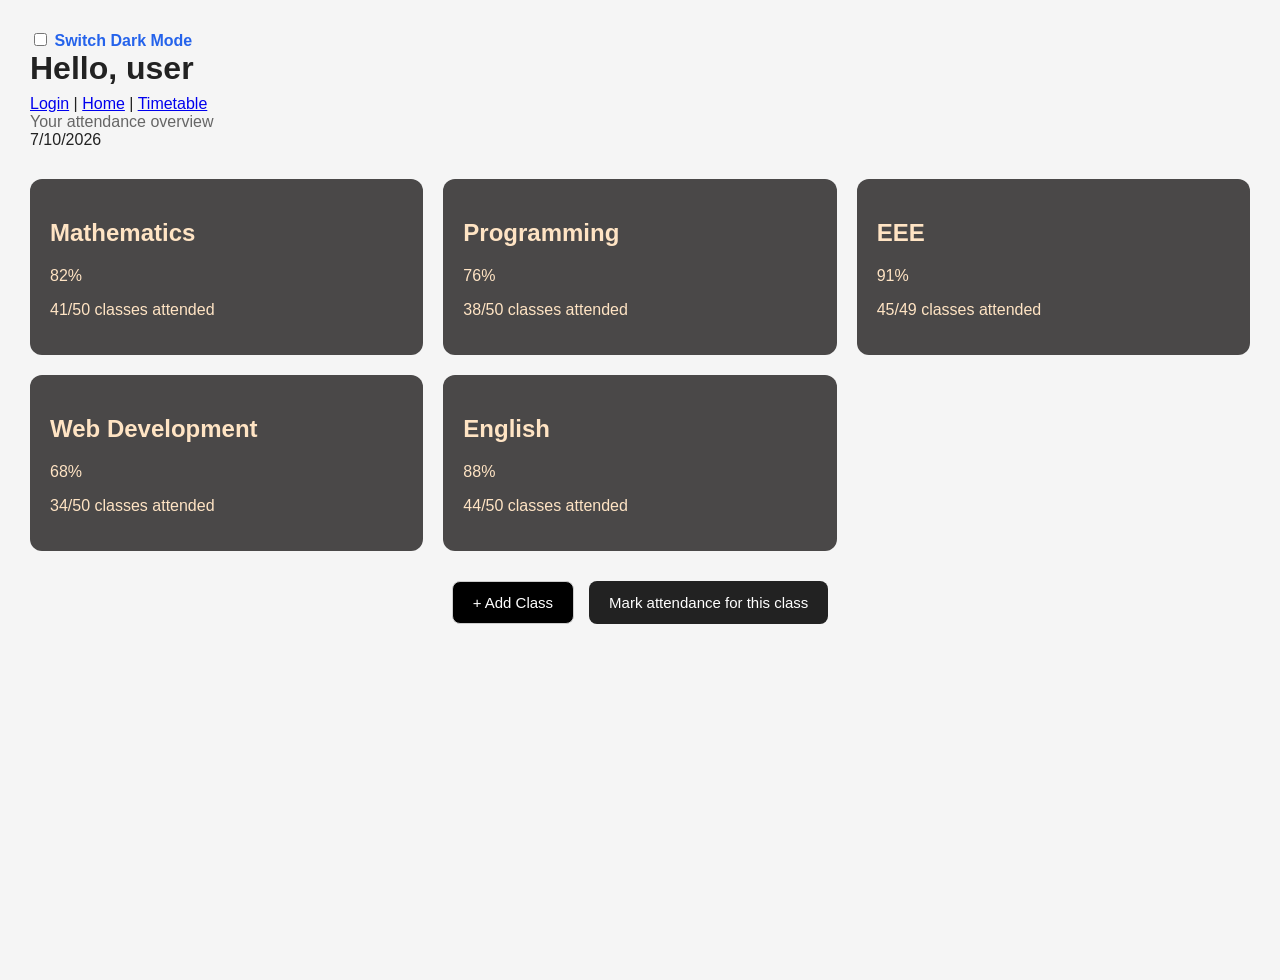
==== index.html @ 80f43e42 "Add files via upload" ====
<!DOCTYPE html>
<html lang="en">

<head>
    <meta charset="UTF-8">
    <meta name="viewport" content="width=device-width, initial-scale=1.0">

    <title>Attendance Dashboard</title>

    <link rel="stylesheet" href="index.css">
    <link rel="stylesheet" href="home page.css">
</head>

<body>

    <input type="checkbox" id="theme">
    <label for="theme" class="a">Switch Dark Mode</label>

   
    <div class="page">

      
        <header class="dashboard">

            <div>
                <h1>Hello, <span id="username">user</span></h1>

                <nav>
                    <a href="login.html">Login</a> |
                    <a href="index.html">Home</a> |
                    <a href="timetable.html">Timetable</a>
                </nav>

                <p>Your attendance overview</p>
            </div>

            <div class="date">
                <span id="date">7/10/2026</span>
            </div>

        </header>

       
        <main>

            <section class="attendance-grid">

                <div class="attendance-card">
                    <h2>Mathematics</h2>
                    <div class="percentage">82%</div>
                    <p>41/50 classes attended</p>
                </div>

                <div class="attendance-card">
                    <h2>Programming</h2>
                    <div class="percentage">76%</div>
                    <p>38/50 classes attended</p>
                </div>

                <div class="attendance-card">
                    <h2>EEE</h2>
                    <div class="percentage">91%</div>
                    <p>45/49 classes attended</p>
                </div>

                <div class="attendance-card">
                    <h2>Web Development</h2>
                    <div class="percentage">68%</div>
                    <p>34/50 classes attended</p>
                </div>

                <div class="attendance-card">
                    <h2>English</h2>
                    <div class="percentage">88%</div>
                    <p>44/50 classes attended</p>
                </div>

            </section>

          
            <div class="actions">

                <button id="add-class">
                    + Add Class
                </button>

                <button id="mark-attendance">
                    Mark attendance for this class
                </button>

            </div>

        </main>

    </div>

</body>
</html>
---- index.css ----
html, body {
    margin: 0;
    padding: 0;
    min-height: 100%;
    width: 100%;
}

.page {
    min-height: 100vh;
    width: 100%;
    box-sizing: border-box;
}
 #theme:checked ~ .page {
        background-color: #121212;
        color: white;
    }

    #theme:checked ~ .page nav {
        background-color: #222;
    }

    #theme:checked ~ .page a {
        color: #90caf9;
    }

    #theme:checked ~ .page table {
        background-color: #222;
        color: white;
    }

    #theme:checked ~ .page th,
    #theme:checked ~ .page td {
        border: 1px solid #555;
    }

    #theme:checked ~ .page input,
    #theme:checked ~ .page select {
        background-color: #333;
        color: white;
    }
    html, body {
    margin: 0;
    padding: 0;
    width: 100%;
    min-height: 100%;
}

.page {
    min-height: 100vh;
    width: 100%;
    box-sizing: border-box;
}

body:has(#theme:checked) {
    background-color: #121212;
}

#theme:checked ~ .page {
    min-height: 100vh;
    width: 100%;
    background-color: #121212;
}
.a {
    color: #2563EB;
    cursor: pointer;
    font-weight: bold;
}
---- home page.css ----
* {
    box-sizing: border-box;
}

body {
    margin: 0;
    padding: 30px;
    font-family: Arial, sans-serif;
    background-color: #f5f5f5;
    color: #222;
}
header {
    margin-bottom: 30px;
}

header h1 {
    font-size: 32px;
    margin: 0 0 8px 0;
}

header p {
    margin: 0;
    color: #666;
    font-size: 16px;
}
.attendance-grid {
    display: grid;
    grid-template-columns: repeat(3, 1fr);
    gap: 20px;
}
.attendance-card {
    background-color: rgb(74, 72, 72);
    padding: 20px;
    border-radius: 12px;
    color: bisque;
}
button {
    padding: 12px 20px;
    border: none;
    border-radius: 8px;
    font-size: 15px;
    cursor: pointer;
}
.actions {
    margin-top: 30px;
    display: flex;
    justify-content: center;
    gap: 15px;
}
#add-class {
    background-color: black;
    color: white;
    border: 1px solid #ccc;
}

#mark-attendance {
    background-color: #222;
    color: white;
}
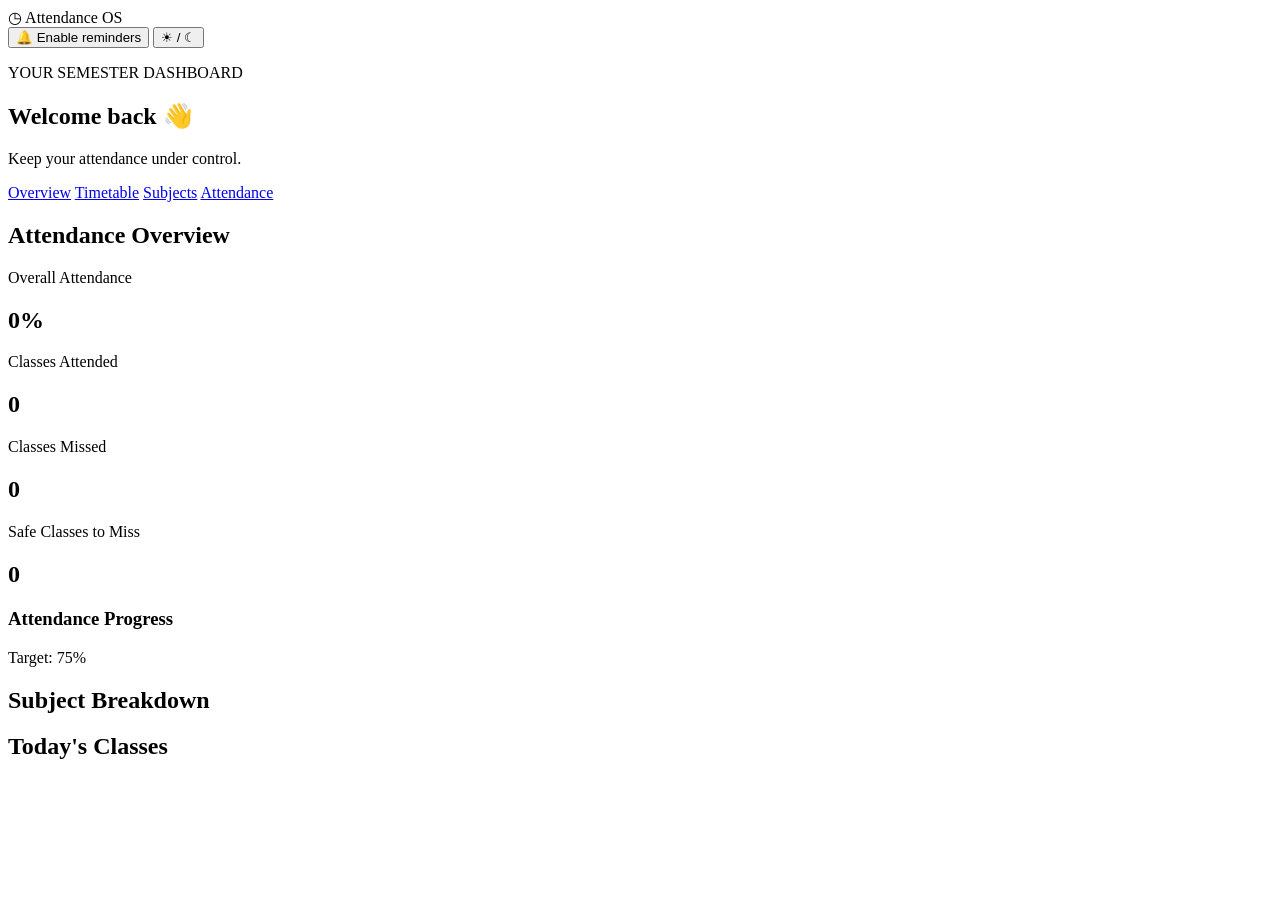
==== commit b9ca08c7: "Add files via upload" ====
--- a/index.html
+++ b/index.html
@@ -1,99 +1,58 @@
-
 <!DOCTYPE html>
 <html lang="en">
-
 <head>
     <meta charset="UTF-8">
     <meta name="viewport" content="width=device-width, initial-scale=1.0">
+    <title>Attendance OS — Overview</title>
+    <link rel="stylesheet" href="style.css">
+    <script src="app.js" defer></script>
+</head>
+<body>
+<header>
+    <div class="logo">◷ Attendance OS</div>
+    <div class="header-actions">
+        <button id="reminderBtn" type="button">🔔 Enable reminders</button>
+        <button id="themeBtn" type="button" aria-label="Toggle colour theme">☀ / ☾</button>
+    </div>
+</header>
 
-    <title>Attendance Dashboard</title>
+<main>
+    <section class="welcome">
+        <div>
+            <p class="muted">YOUR SEMESTER DASHBOARD</p>
+            <h1>Welcome back 👋</h1>
+            <p class="muted">Keep your attendance under control.</p>
+        </div>
+    </section>
 
-    <link rel="stylesheet" href="index.css">
-    <link rel="stylesheet" href="home page.css">
-</head>
+    <nav>
+        <a class="tab active" href="index.html">Overview</a>
+        <a class="tab" href="timetable.html">Timetable</a>
+        <a class="tab" href="subjects.html">Subjects</a>
+        <a class="tab" href="attendance.html">Attendance</a>
+    </nav>
 
-<body>
+    <section>
+        <h2>Attendance Overview</h2>
+        <div class="stats">
+            <div class="card"><p>Overall Attendance</p><h2 id="overall">0%</h2></div>
+            <div class="card"><p>Classes Attended</p><h2 id="present">0</h2></div>
+            <div class="card"><p>Classes Missed</p><h2 id="absent">0</h2></div>
+            <div class="card"><p>Safe Classes to Miss</p><h2 id="safe">0</h2></div>
+        </div>
 
-    <input type="checkbox" id="theme">
-    <label for="theme" class="a">Switch Dark Mode</label>
+        <div class="card progress-card">
+            <h3>Attendance Progress</h3>
+            <div class="progress"><div id="progressBar"></div></div>
+            <p id="status">Target: 75%</p>
+        </div>
 
-   
-    <div class="page">
+        <h2>Subject Breakdown</h2>
+        <div id="subjectStats" class="subject-grid"></div>
 
-      
-        <header class="dashboard">
-
-            <div>
-                <h1>Hello, <span id="username">user</span></h1>
-
-                <nav>
-                    <a href="login.html">Login</a> |
-                    <a href="index.html">Home</a> |
-                    <a href="timetable.html">Timetable</a>
-                </nav>
-
-                <p>Your attendance overview</p>
-            </div>
-
-            <div class="date">
-                <span id="date">7/10/2026</span>
-            </div>
-
-        </header>
-
-       
-        <main>
-
-            <section class="attendance-grid">
-
-                <div class="attendance-card">
-                    <h2>Mathematics</h2>
-                    <div class="percentage">82%</div>
-                    <p>41/50 classes attended</p>
-                </div>
-
-                <div class="attendance-card">
-                    <h2>Programming</h2>
-                    <div class="percentage">76%</div>
-                    <p>38/50 classes attended</p>
-                </div>
-
-                <div class="attendance-card">
-                    <h2>EEE</h2>
-                    <div class="percentage">91%</div>
-                    <p>45/49 classes attended</p>
-                </div>
-
-                <div class="attendance-card">
-                    <h2>Web Development</h2>
-                    <div class="percentage">68%</div>
-                    <p>34/50 classes attended</p>
-                </div>
-
-                <div class="attendance-card">
-                    <h2>English</h2>
-                    <div class="percentage">88%</div>
-                    <p>44/50 classes attended</p>
-                </div>
-
-            </section>
-
-          
-            <div class="actions">
-
-                <button id="add-class">
-                    + Add Class
-                </button>
-
-                <button id="mark-attendance">
-                    Mark attendance for this class
-                </button>
-
-            </div>
-
-        </main>
-
-    </div>
-
+        <h2>Today's Classes</h2>
+        <div id="todayClasses"></div>
+    </section>
+</main>
 </body>
 </html>
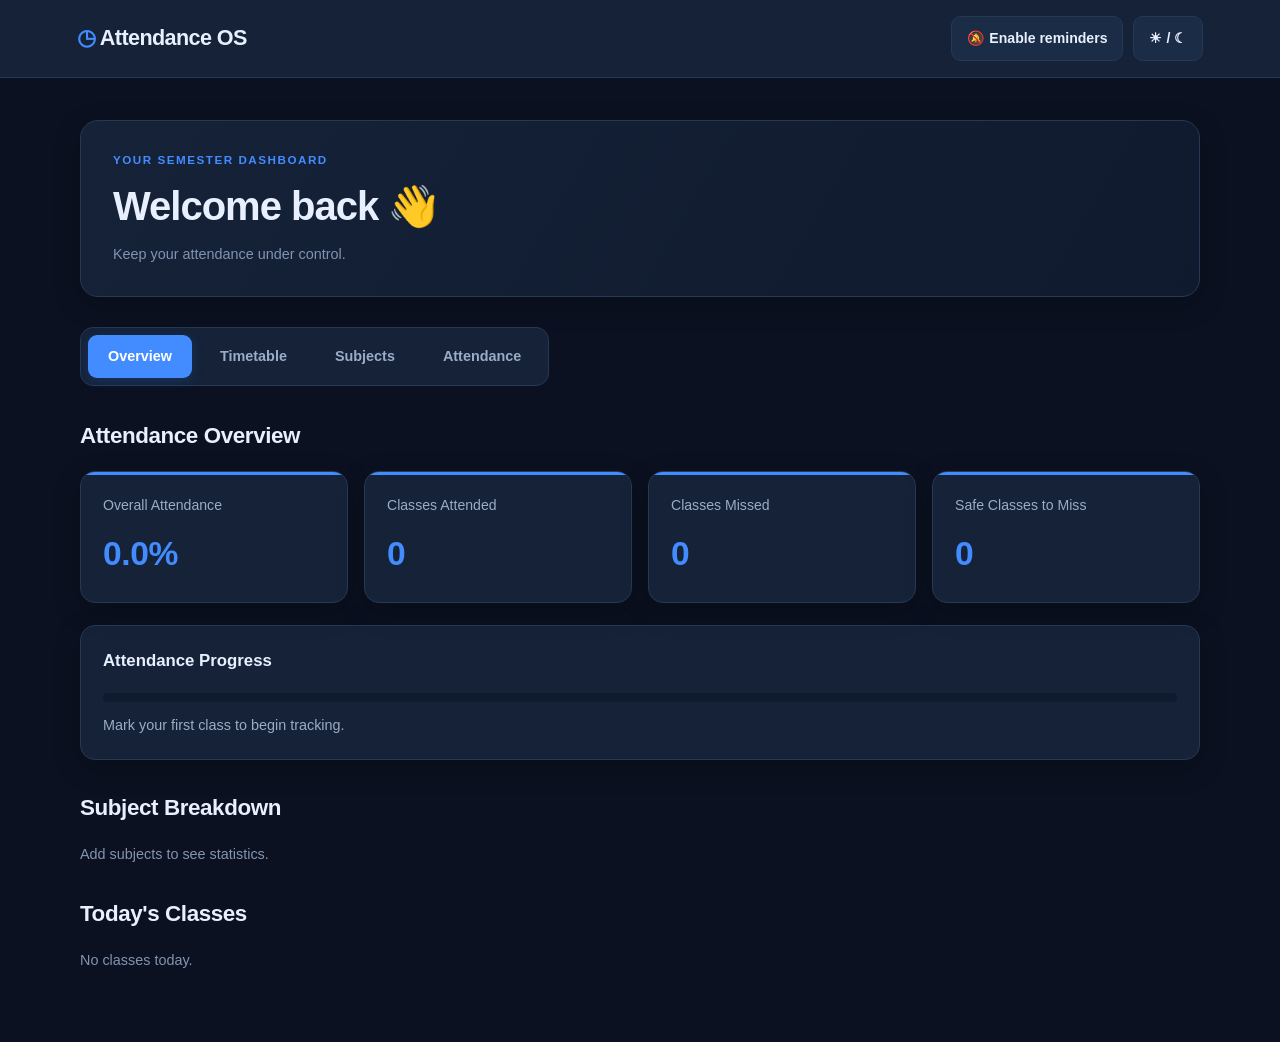
==== commit 46718589: "Add files via upload" ====
--- a/index.html
+++ b/index.html
@@ -3,7 +3,12 @@
 <head>
     <meta charset="UTF-8">
     <meta name="viewport" content="width=device-width, initial-scale=1.0">
-    <title>Attendance OS — Overview</title>
+    <title>Campus Attendance — Overview</title>
+    <meta name="theme-color" content="#0b1120">
+    <meta name="apple-mobile-web-app-capable" content="yes">
+    <meta name="apple-mobile-web-app-status-bar-style" content="black-translucent">
+    <link rel="manifest" href="manifest.json">
+    <link rel="apple-touch-icon" href="icons/icon-192.png">
     <link rel="stylesheet" href="style.css">
     <script src="app.js" defer></script>
 </head>
--- a/style.css
+++ b/style.css
@@ -0,0 +1,776 @@
+
+/* =========================================
+   ATTENDANCE OS — BLUE DESIGN SYSTEM
+   Dark mode: Navy + Electric Blue
+   Light mode: Cool White + Royal Blue
+========================================= */
+
+:root {
+    color-scheme: dark;
+
+    --bg: #0b1120;
+    --bg-secondary: #101a2e;
+    --surface: #152238;
+    --surface-hover: #1b2c46;
+
+    --text: #e8f0ff;
+    --text-secondary: #9aacc7;
+    --muted: #8294b1;
+
+    --primary: #438cff;
+    --primary-hover: #2674ed;
+    --primary-soft: rgba(67, 140, 255, 0.14);
+
+    --border: #263954;
+    --input-bg: #101c30;
+
+    --success: #35c98b;
+    --danger: #ff647c;
+    --warning: #f5bd58;
+
+    --shadow: 0 8px 28px rgba(0, 0, 0, 0.22);
+}
+
+/* =========================================
+   LIGHT MODE
+========================================= */
+
+body.light {
+    color-scheme: light;
+
+    --bg: #f3f7fc;
+    --bg-secondary: #eaf1fa;
+    --surface: #ffffff;
+    --surface-hover: #f1f6ff;
+
+    --text: #172b49;
+    --text-secondary: #526985;
+    --muted: #7286a2;
+
+    --primary: #246bea;
+    --primary-hover: #1458cf;
+    --primary-soft: rgba(36, 107, 234, 0.10);
+
+    --border: #dce6f3;
+    --input-bg: #f8faff;
+
+    --success: #159b68;
+    --danger: #dc405c;
+    --warning: #bd811d;
+
+    --shadow: 0 6px 24px rgba(30, 65, 110, 0.07);
+}
+
+/* =========================================
+   GLOBAL
+========================================= */
+
+* {
+    box-sizing: border-box;
+    margin: 0;
+    padding: 0;
+}
+
+html {
+    scroll-behavior: smooth;
+}
+
+body {
+    min-height: 100vh;
+    background: var(--bg);
+    color: var(--text);
+    font-family: -apple-system, BlinkMacSystemFont, "Segoe UI",
+                 Roboto, Helvetica, Arial, sans-serif;
+    line-height: 1.6;
+    transition: background 0.25s ease, color 0.25s ease;
+}
+
+button,
+input,
+select {
+    font: inherit;
+}
+
+button {
+    cursor: pointer;
+    transition: background 0.2s ease,
+                border-color 0.2s ease,
+                transform 0.15s ease;
+}
+
+button:active {
+    transform: scale(0.98);
+}
+
+.hidden {
+    display: none !important;
+}
+
+.muted {
+    color: var(--muted);
+    font-size: 0.9rem;
+}
+
+/* =========================================
+   HEADER
+========================================= */
+
+header {
+    min-height: 76px;
+    padding: 16px 6%;
+    display: flex;
+    justify-content: space-between;
+    align-items: center;
+    gap: 16px;
+
+    background: var(--surface);
+    border-bottom: 1px solid var(--border);
+    position: sticky;
+    top: 0;
+    z-index: 100;
+
+    transition: background 0.25s ease;
+}
+
+.logo {
+    font-size: 1.35rem;
+    font-weight: 750;
+    letter-spacing: -0.6px;
+    color: var(--text);
+}
+
+.logo::first-letter {
+    color: var(--primary);
+}
+
+.header-actions {
+    display: flex;
+    align-items: center;
+    gap: 10px;
+}
+
+.header-actions button {
+    padding: 10px 15px;
+    border: 1px solid var(--border);
+    border-radius: 10px;
+    background: var(--surface-hover);
+    color: var(--text);
+    font-size: 0.88rem;
+    font-weight: 600;
+}
+
+.header-actions button:hover {
+    border-color: var(--primary);
+    background: var(--primary-soft);
+}
+
+.header-actions button:disabled {
+    opacity: 0.55;
+    cursor: not-allowed;
+}
+
+/* =========================================
+   MAIN LAYOUT
+========================================= */
+
+main {
+    width: min(1120px, 88%);
+    margin: 42px auto 70px;
+}
+
+/* =========================================
+   WELCOME SECTION
+========================================= */
+
+.welcome {
+    padding: 30px 32px;
+    margin-bottom: 30px;
+    border: 1px solid var(--border);
+    border-radius: 18px;
+
+    background:
+        linear-gradient(
+            120deg,
+            var(--surface),
+            var(--bg-secondary)
+        );
+    box-shadow: var(--shadow);
+}
+
+.welcome h1 {
+    font-size: clamp(1.8rem, 4vw, 2.5rem);
+    font-weight: 750;
+    letter-spacing: -1px;
+    margin: 5px 0;
+}
+
+.welcome .muted:first-child {
+    color: var(--primary);
+    font-weight: 750;
+    font-size: 0.73rem;
+    letter-spacing: 1.5px;
+}
+
+/* =========================================
+   NAVIGATION
+========================================= */
+
+nav {
+    display: flex;
+    gap: 8px;
+    padding: 7px;
+    margin-bottom: 32px;
+
+    background: var(--surface);
+    border: 1px solid var(--border);
+    border-radius: 13px;
+    width: fit-content;
+}
+
+.tab {
+    border: none;
+    border-radius: 9px;
+    padding: 10px 20px;
+    background: transparent;
+    color: var(--text-secondary);
+    font-weight: 650;
+    font-size: 0.9rem;
+}
+
+.tab:hover {
+    color: var(--text);
+    background: var(--surface-hover);
+}
+
+.tab.active {
+    background: var(--primary);
+    color: white;
+    box-shadow: 0 3px 12px rgba(36, 107, 234, 0.22);
+}
+
+/* =========================================
+   HEADINGS
+========================================= */
+
+h2 {
+    font-size: 1.4rem;
+    letter-spacing: -0.4px;
+    margin: 28px 0 17px;
+}
+
+h3 {
+    font-size: 1.05rem;
+    font-weight: 700;
+    margin-bottom: 8px;
+}
+
+/* =========================================
+   CARDS
+========================================= */
+
+.card {
+    background: var(--surface);
+    border: 1px solid var(--border);
+    border-radius: 15px;
+    padding: 22px;
+    box-shadow: var(--shadow);
+    min-width: 0;
+
+    transition: background 0.25s ease,
+                border-color 0.25s ease;
+}
+
+.card > p {
+    color: var(--text-secondary);
+}
+
+.card h2 {
+    margin: 8px 0 0;
+    font-size: 2rem;
+    color: var(--primary);
+    font-weight: 750;
+}
+
+/* =========================================
+   DASHBOARD STATS
+========================================= */
+
+.stats {
+    display: grid;
+    grid-template-columns: repeat(4, minmax(0, 1fr));
+    gap: 16px;
+    margin-bottom: 22px;
+}
+
+.stats .card {
+    position: relative;
+    overflow: hidden;
+}
+
+.stats .card::before {
+    content: "";
+    position: absolute;
+    top: 0;
+    left: 0;
+    height: 3px;
+    width: 100%;
+    background: var(--primary);
+}
+
+.stats .card p {
+    font-size: 0.88rem;
+    color: var(--text-secondary);
+}
+
+.stats .card h2 {
+    font-size: 2.1rem;
+    margin-top: 10px;
+}
+
+/* =========================================
+   PROGRESS BARS
+========================================= */
+
+.progress-card {
+    margin-bottom: 30px;
+}
+
+.progress-card h3 {
+    margin-bottom: 18px;
+}
+
+.progress {
+    width: 100%;
+    height: 9px;
+    overflow: hidden;
+    border-radius: 20px;
+    background: var(--bg-secondary);
+    margin: 12px 0;
+}
+
+.progress div {
+    height: 100%;
+    width: 0;
+    border-radius: inherit;
+
+    background: linear-gradient(
+        90deg,
+        #2874ee,
+        #62b4ff
+    );
+
+    transition: width 0.35s ease;
+}
+
+.progress-card #status {
+    color: var(--text-secondary);
+    font-size: 0.9rem;
+    margin-top: 12px;
+}
+
+/* =========================================
+   SUBJECT GRID
+========================================= */
+
+.subject-grid {
+    display: grid;
+    grid-template-columns: repeat(2, minmax(0, 1fr));
+    gap: 16px;
+    margin-bottom: 30px;
+}
+
+.subject-grid .card h3 {
+    margin-bottom: 8px;
+}
+
+.subject-grid .card h2 {
+    margin: 4px 0;
+    font-size: 1.8rem;
+}
+
+/* =========================================
+   FORMS
+========================================= */
+
+.form {
+    display: flex;
+    flex-direction: column;
+    gap: 11px;
+    max-width: 620px;
+    margin-bottom: 24px;
+}
+
+label {
+    color: var(--text-secondary);
+    font-weight: 650;
+    font-size: 0.88rem;
+    margin-top: 5px;
+}
+
+input,
+select {
+    width: 100%;
+    min-height: 45px;
+    padding: 10px 13px;
+
+    color: var(--text);
+    background: var(--input-bg);
+    border: 1px solid var(--border);
+    border-radius: 9px;
+    outline: none;
+
+    transition: border-color 0.2s ease,
+                box-shadow 0.2s ease;
+}
+
+input::placeholder {
+    color: var(--muted);
+}
+
+input:focus,
+select:focus {
+    border-color: var(--primary);
+    box-shadow: 0 0 0 3px var(--primary-soft);
+}
+
+select option {
+    background: var(--surface);
+    color: var(--text);
+}
+
+/* =========================================
+   BUTTONS
+========================================= */
+
+.primary {
+    border: none;
+    border-radius: 9px;
+    padding: 12px 18px;
+    background: var(--primary);
+    color: white;
+    font-weight: 700;
+    margin-top: 8px;
+}
+
+.primary:hover {
+    background: var(--primary-hover);
+}
+
+button.danger {
+    background: rgba(255, 100, 124, 0.10);
+    border: 1px solid rgba(255, 100, 124, 0.25);
+    color: var(--danger);
+    border-radius: 9px;
+    padding: 9px 13px;
+    font-weight: 650;
+}
+
+button.danger:hover {
+    background: rgba(255, 100, 124, 0.18);
+}
+
+/* =========================================
+   SUBJECT LIST
+========================================= */
+
+#subjectList {
+    display: flex;
+    flex-direction: column;
+    gap: 14px;
+}
+
+.subject-row {
+    display: flex;
+    justify-content: space-between;
+    align-items: center;
+    gap: 18px;
+}
+
+.subject-row .progress {
+    max-width: 420px;
+}
+
+/* =========================================
+   TIMETABLE DAYS
+========================================= */
+
+.days {
+    display: grid;
+    grid-template-columns: repeat(7, minmax(0, 1fr));
+    gap: 10px;
+    margin: 25px 0;
+}
+
+.day {
+    padding: 13px 8px;
+    border: 1px solid var(--border);
+    border-radius: 11px;
+    background: var(--surface);
+    color: var(--text-secondary);
+
+    display: flex;
+    flex-direction: column;
+    align-items: center;
+    gap: 4px;
+}
+
+.day strong {
+    font-size: 1.05rem;
+    color: var(--text);
+}
+
+.day:hover {
+    border-color: var(--primary);
+    background: var(--primary-soft);
+}
+
+.day.selected {
+    background: var(--primary);
+    border-color: var(--primary);
+    color: white;
+}
+
+.day.selected strong {
+    color: white;
+}
+
+/* =========================================
+   CLASS ROWS
+========================================= */
+
+#dayClasses,
+#todayClasses {
+    display: flex;
+    flex-direction: column;
+    gap: 12px;
+}
+
+.class-row {
+    display: flex;
+    align-items: center;
+    gap: 12px;
+    padding: 15px 17px;
+
+    background: var(--surface);
+    border: 1px solid var(--border);
+    border-radius: 12px;
+
+    transition: border-color 0.2s ease,
+                background 0.2s ease;
+}
+
+.class-row:hover {
+    border-color: var(--primary);
+}
+
+.class-row > div {
+    flex: 1;
+    min-width: 0;
+}
+
+.class-row strong {
+    font-size: 0.96rem;
+}
+
+.class-row p {
+    margin-top: 3px;
+    font-size: 0.85rem;
+}
+
+.class-row span {
+    color: var(--text-secondary);
+    font-size: 0.85rem;
+    font-weight: 600;
+}
+
+.class-row button:not(.danger) {
+    background: var(--primary-soft);
+    color: var(--primary);
+    border: 1px solid rgba(67, 140, 255, 0.25);
+    padding: 8px 13px;
+    border-radius: 8px;
+    font-weight: 700;
+}
+
+.class-row button:not(.danger):hover {
+    background: var(--primary);
+    color: white;
+}
+
+/* =========================================
+   FOCUS ACCESSIBILITY
+========================================= */
+
+button:focus-visible {
+    outline: 3px solid var(--primary);
+    outline-offset: 3px;
+}
+
+/* =========================================
+   RESPONSIVE — TABLETS
+========================================= */
+
+@media (max-width: 850px) {
+    main {
+        width: 92%;
+    }
+
+    .stats {
+        grid-template-columns: repeat(2, minmax(0, 1fr));
+    }
+
+    .days {
+        gap: 6px;
+    }
+
+    .day {
+        padding: 11px 5px;
+        font-size: 0.85rem;
+    }
+}
+
+/* =========================================
+   RESPONSIVE — PHONES
+========================================= */
+
+@media (max-width: 560px) {
+    header {
+        padding: 13px 4%;
+        min-height: 66px;
+    }
+
+    .logo {
+        font-size: 1.08rem;
+    }
+
+    .header-actions {
+        gap: 6px;
+    }
+
+    .header-actions button {
+        padding: 9px 10px;
+        font-size: 0.77rem;
+    }
+
+    main {
+        width: 92%;
+        margin: 25px auto 45px;
+    }
+
+    .welcome {
+        padding: 23px 20px;
+        border-radius: 14px;
+    }
+
+    .welcome h1 {
+        font-size: 1.8rem;
+    }
+
+    nav {
+        width: 100%;
+        justify-content: space-between;
+        gap: 4px;
+        margin-bottom: 25px;
+    }
+
+    .tab {
+        flex: 1;
+        padding: 10px 5px;
+        font-size: 0.82rem;
+    }
+
+    h2 {
+        font-size: 1.25rem;
+        margin: 23px 0 14px;
+    }
+
+    .stats {
+        gap: 10px;
+    }
+
+    .stats .card {
+        padding: 16px;
+    }
+
+    .stats .card p {
+        font-size: 0.78rem;
+    }
+
+    .stats .card h2 {
+        font-size: 1.7rem;
+    }
+
+    .card {
+        padding: 17px;
+        border-radius: 12px;
+    }
+
+    .subject-grid {
+        grid-template-columns: 1fr;
+        gap: 11px;
+    }
+
+    .subject-row {
+        align-items: flex-start;
+    }
+
+    .days {
+        grid-template-columns: repeat(4, minmax(0, 1fr));
+    }
+
+    .class-row {
+        padding: 12px;
+        gap: 8px;
+        flex-wrap: wrap;
+    }
+
+    .class-row > div {
+        flex-basis: 100%;
+    }
+
+    .class-row button {
+        flex: 1;
+    }
+
+    .form {
+        padding: 17px;
+    }
+}
+
+/* =========================================
+   SMALL PHONES
+========================================= */
+
+@media (max-width: 360px) {
+    .header-actions button {
+        padding: 8px;
+        font-size: 0.7rem;
+    }
+
+    .logo {
+        font-size: 0.95rem;
+    }
+
+    .stats .card {
+        padding: 12px;
+    }
+
+    .stats .card h2 {
+        font-size: 1.5rem;
+    }
+}
+
+
+/* Multi-page navigation: the navigation items are links now. */
+nav a {
+    text-decoration: none;
+    display: block;
+}
+
+/* Attendance record status labels */
+.attendance-present {
+    color: var(--success) !important;
+}
+.attendance-absent {
+    color: var(--danger) !important;
+}
